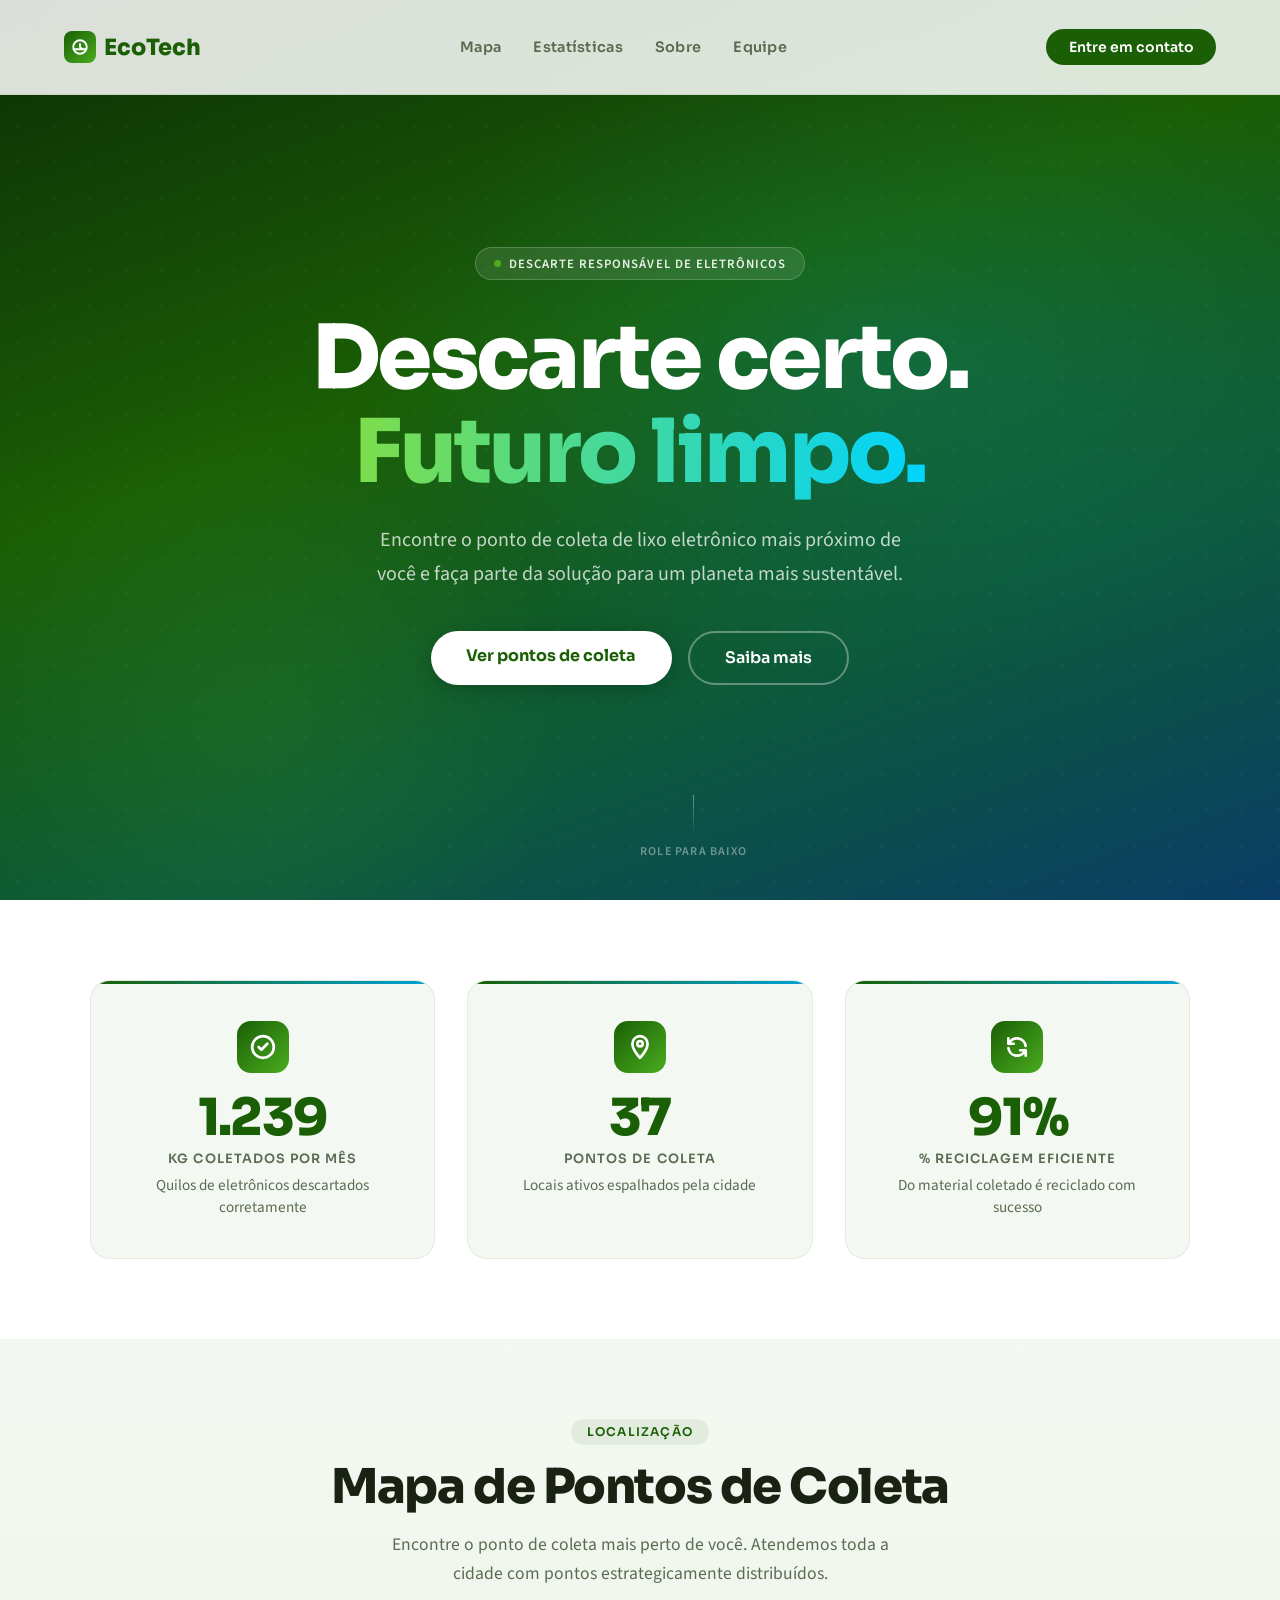
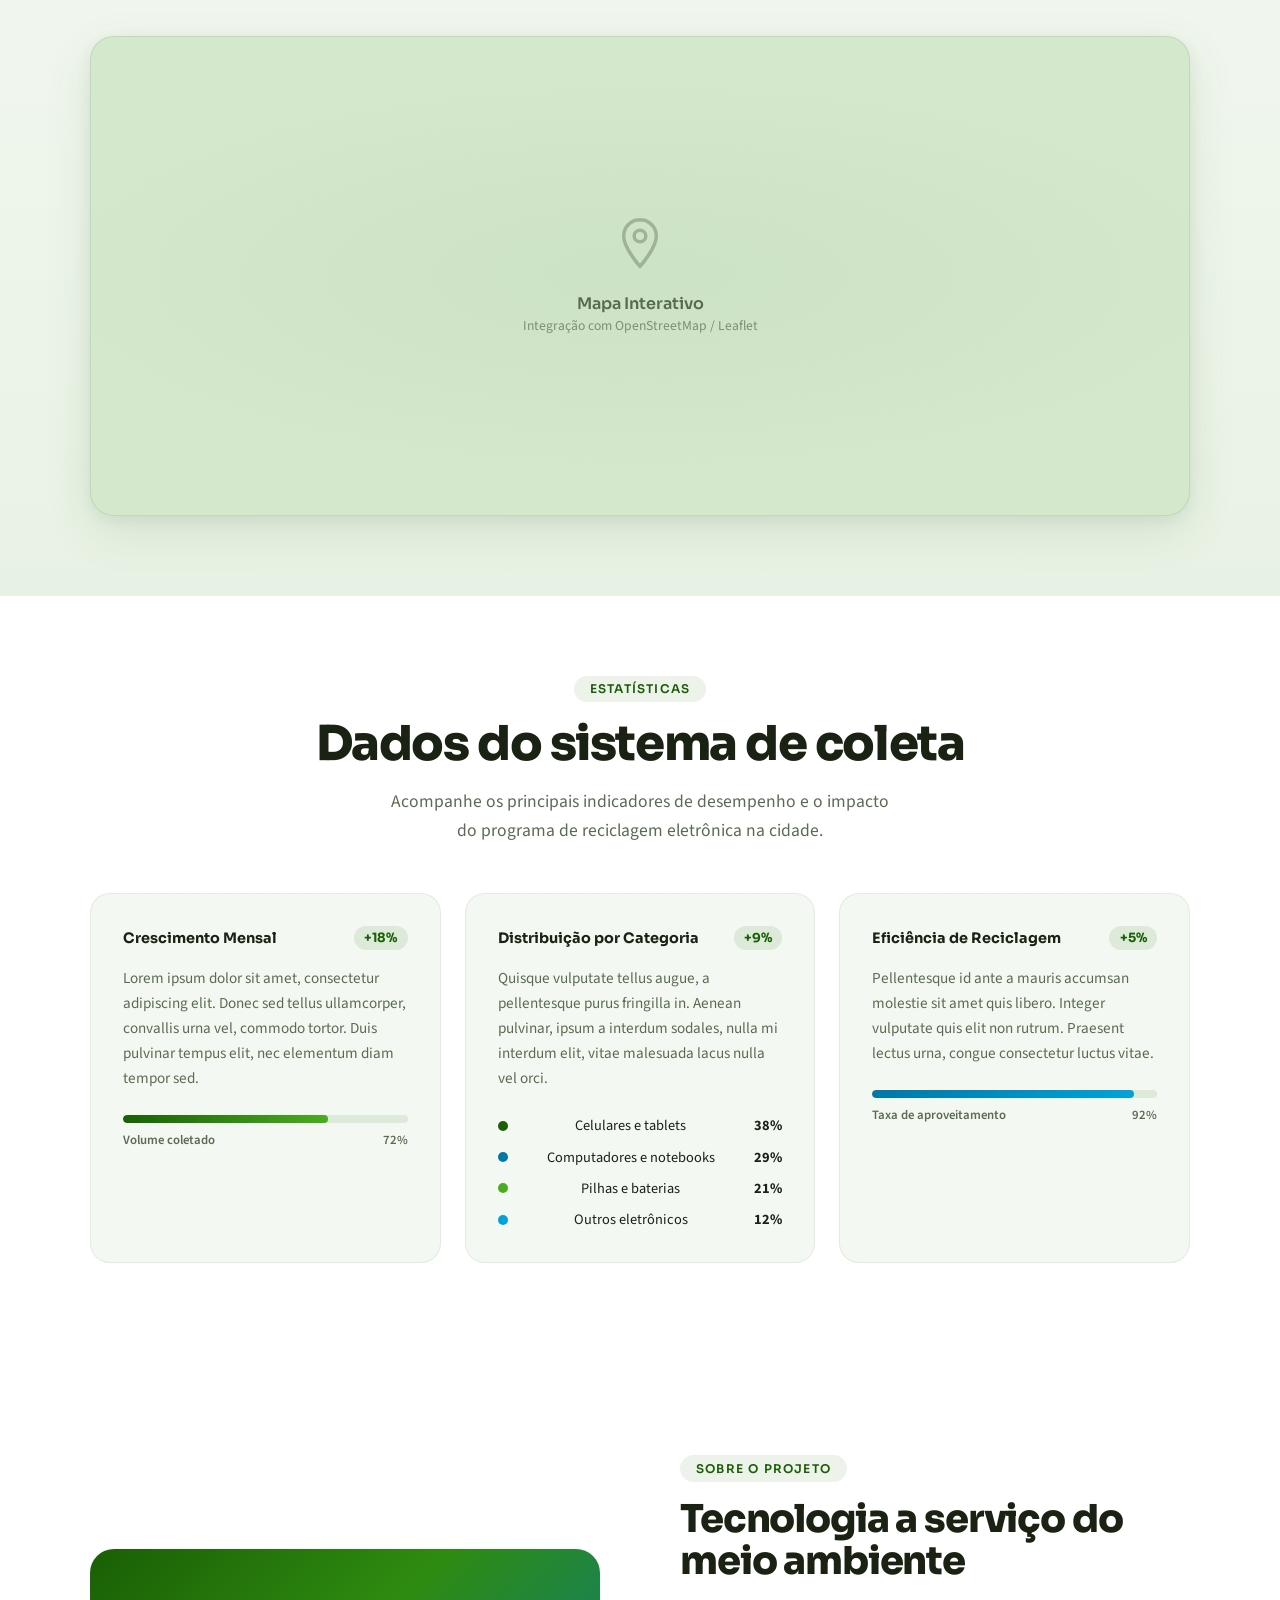
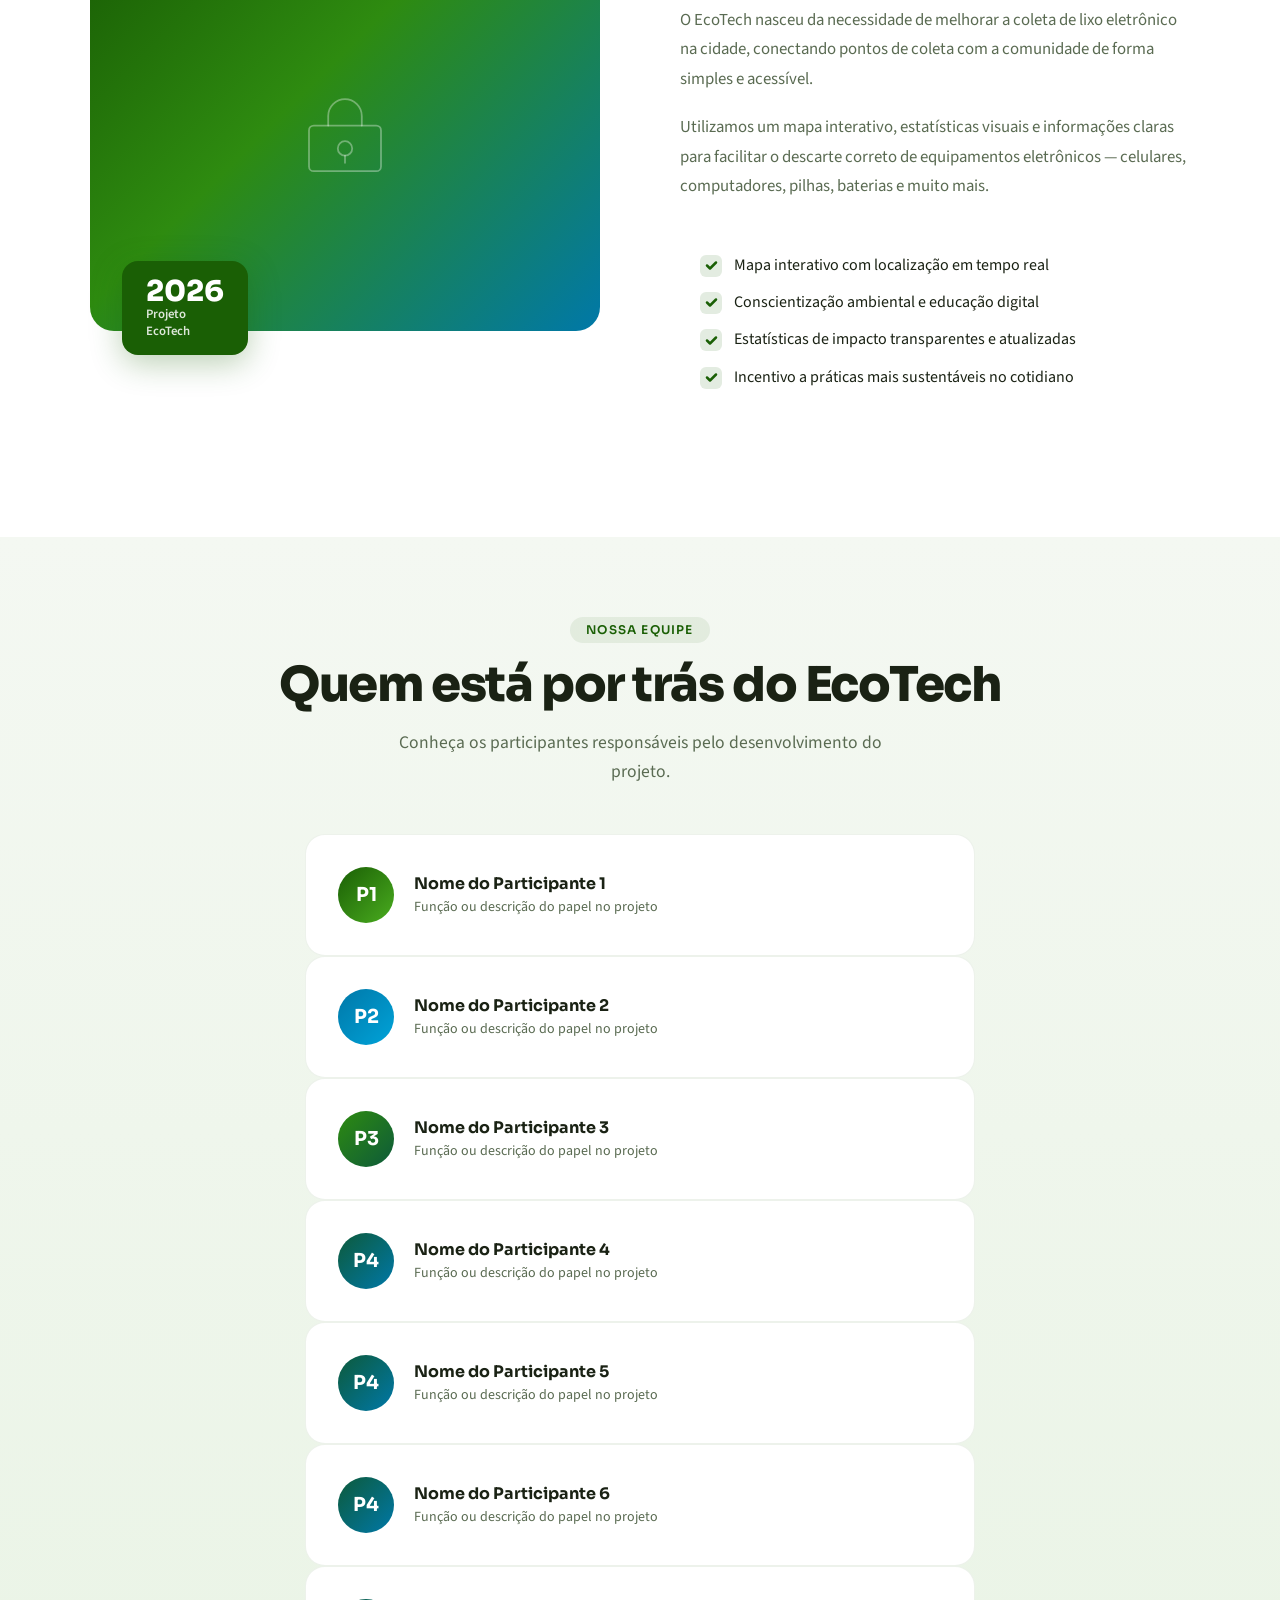
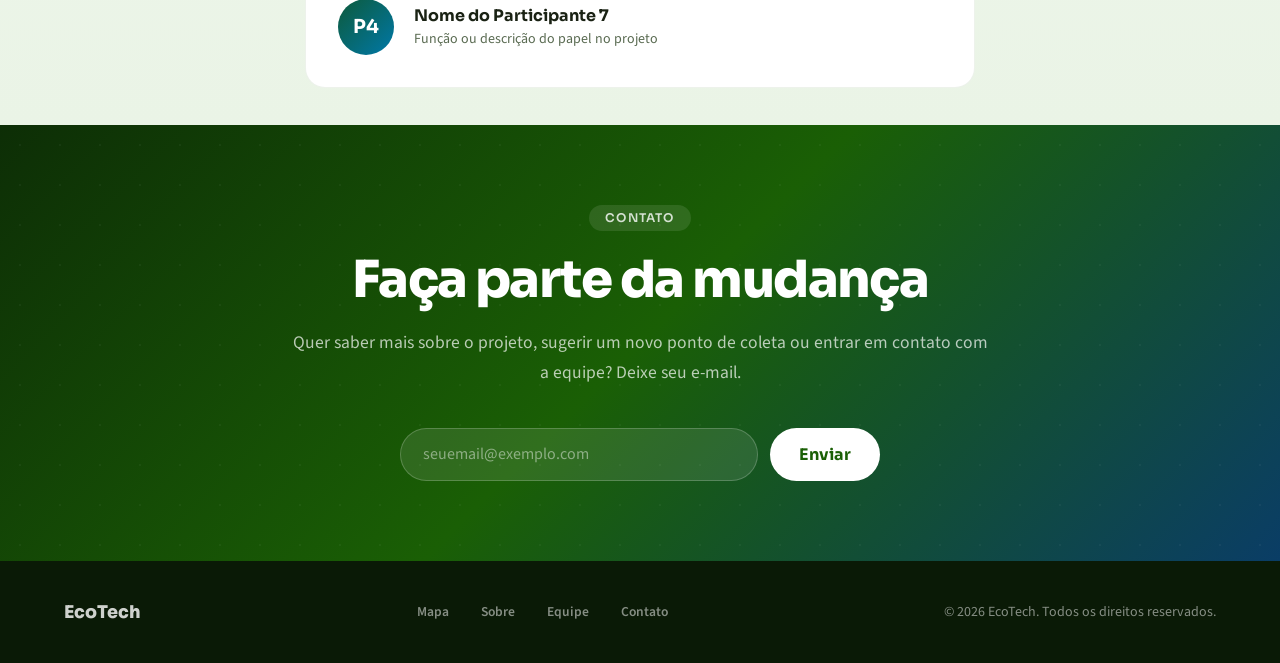
==== CZn9TXf_Wm.html @ eea89fff "teste landing page" ====
<!DOCTYPE html><html lang="pt-BR" style=""><head>
<meta charset="UTF-8">
<meta name="viewport" content="width=device-width, initial-scale=1.0">
<title>EcoTech — Pontos de Coleta de Lixo Eletrônico</title>
<link rel="preconnect" href="https://fonts.googleapis.com">
<link href="https://fonts.googleapis.com/css2?family=Sora:wght@300;400;600;700;800&amp;family=Source+Sans+3:wght@400;600&amp;display=swap" rel="stylesheet">
<style>
:root {
  --green: #1a5f05;
  --green-mid: #2e8b10;
  --green-light: #4aac1f;
  --teal: #0078a8;
  --teal-light: #00a3d9;
  --bg: #f4f8f2;
  --surface: #ffffff;
  --text: #1a2214;
  --muted: #5a6b52;
  --heading: 'Sora', sans-serif;
  --body: 'Source Sans 3', sans-serif;
}
*, *::before, *::after { box-sizing: border-box; margin: 0; padding: 0; }
html { scroll-behavior: smooth; }
body { font-family: var(--body); background: var(--bg); color: var(--text); overflow-x: hidden; }

/* NAV */
nav {
  position: fixed; top: 0; left: 0; right: 0; z-index: 100;
  display: flex; align-items: center; justify-content: space-between;
  padding: 1rem 4rem;
  background: rgba(255,255,255,0.85);
  backdrop-filter: blur(16px);
  border-bottom: 1px solid rgba(26,95,5,0.1);
  transition: box-shadow 0.3s;
}
.nav-logo {
  font-family: var(--heading); font-weight: 800; font-size: 1.4rem;
  color: var(--green);
  display: flex; align-items: center; gap: 0.5rem; text-decoration: none;
}
.nav-logo-icon {
  width: 32px; height: 32px;
  background: linear-gradient(135deg, var(--green), var(--green-light));
  border-radius: 8px;
  display: flex; align-items: center; justify-content: center;
}
.nav-logo-icon svg { width: 18px; height: 18px; }
.nav-links { display: flex; gap: 2rem; list-style: none; }
.nav-links a {
  font-family: var(--heading); font-weight: 600; font-size: 0.9rem;
  color: var(--muted); text-decoration: none; letter-spacing: 0.02em;
  transition: color 0.2s;
}
.nav-links a:hover { color: var(--green); }
.nav-cta {
  background: var(--green); color: #fff;
  padding: 0.55rem 1.4rem; border-radius: 50px;
  font-family: var(--heading); font-weight: 600; font-size: 0.875rem;
  text-decoration: none; transition: background 0.2s, transform 0.2s;
}
.nav-cta:hover { background: var(--green-mid); transform: translateY(-1px); }

/* HERO */
.hero {
  min-height: 100vh;
  display: grid; place-items: center;
  position: relative; overflow: hidden;
  padding: 8rem 4rem 6rem;
  background: linear-gradient(160deg, #0d2e06 0%, #1a5f05 40%, #0d5a3a 70%, #0a3d66 100%);
}
.hero::before {
  content: '';
  position: absolute; inset: 0;
  background: radial-gradient(ellipse 60% 50% at 70% 40%, rgba(0,168,217,0.18) 0%, transparent 70%),
              radial-gradient(ellipse 40% 60% at 20% 80%, rgba(74,172,31,0.15) 0%, transparent 60%);
}
.hero-dots {
  position: absolute; inset: 0;
  background-image: radial-gradient(circle, rgba(255,255,255,0.06) 1px, transparent 1px);
  background-size: 36px 36px;
}
.hero-content {
  position: relative; z-index: 2;
  max-width: 780px; text-align: center;
}
.hero-badge {
  display: inline-flex; align-items: center; gap: 0.5rem;
  background: rgba(255,255,255,0.1); border: 1px solid rgba(255,255,255,0.2);
  color: rgba(255,255,255,0.9); border-radius: 50px;
  padding: 0.4rem 1.1rem; font-size: 0.8rem; font-weight: 600;
  letter-spacing: 0.08em; text-transform: uppercase;
  margin-bottom: 2rem;
  animation: fadeUp 0.6s cubic-bezier(0.16,1,0.3,1) both;
}
.hero-badge-dot { width: 7px; height: 7px; border-radius: 50%; background: var(--green-light); }
.hero h1 {
  font-family: var(--heading); font-weight: 800;
  font-size: clamp(2.8rem, 7vw, 5.5rem);
  line-height: 1.06; letter-spacing: -0.03em;
  color: #fff;
  margin-bottom: 1.5rem;
  animation: fadeUp 0.7s 0.1s cubic-bezier(0.16,1,0.3,1) both;
}
.hero h1 span {
  background: linear-gradient(90deg, #7ddd4a, #00d4ff);
  -webkit-background-clip: text; -webkit-text-fill-color: transparent;
}
.hero p {
  font-size: clamp(1.05rem, 1.8vw, 1.25rem);
  color: rgba(255,255,255,0.75); line-height: 1.7;
  max-width: 560px; margin: 0 auto 2.5rem;
  animation: fadeUp 0.7s 0.2s cubic-bezier(0.16,1,0.3,1) both;
}
.hero-btns {
  display: flex; gap: 1rem; justify-content: center; flex-wrap: wrap;
  animation: fadeUp 0.7s 0.3s cubic-bezier(0.16,1,0.3,1) both;
}
.btn-primary {
  background: #fff; color: var(--green);
  padding: 0.9rem 2.2rem; border-radius: 50px;
  font-family: var(--heading); font-weight: 700; font-size: 1rem;
  text-decoration: none; transition: transform 0.2s, box-shadow 0.2s;
  box-shadow: 0 4px 20px rgba(0,0,0,0.2);
}
.btn-primary:hover { transform: translateY(-2px); box-shadow: 0 8px 32px rgba(0,0,0,0.25); }
.btn-outline {
  background: transparent; color: #fff;
  border: 2px solid rgba(255,255,255,0.35);
  padding: 0.9rem 2.2rem; border-radius: 50px;
  font-family: var(--heading); font-weight: 600; font-size: 1rem;
  text-decoration: none; transition: border-color 0.2s, background 0.2s;
}
.btn-outline:hover { border-color: rgba(255,255,255,0.7); background: rgba(255,255,255,0.08); }
.hero-scroll {
  position: absolute; bottom: 2.5rem; left: 50%; transform: translateX(-50%);
  display: flex; flex-direction: column; align-items: center; gap: 0.5rem;
  color: rgba(255,255,255,0.4); font-size: 0.75rem; font-weight: 600;
  letter-spacing: 0.1em; text-transform: uppercase;
  animation: fadeUp 0.7s 0.5s cubic-bezier(0.16,1,0.3,1) both;
}
.scroll-line {
  width: 1px; height: 40px;
  background: linear-gradient(to bottom, rgba(255,255,255,0.4), transparent);
  animation: scrollPulse 2s ease-in-out infinite;
}

/* STATS */
.stats {
  padding: 5rem 4rem;
  background: var(--surface);
}
.stats-inner {
  max-width: 1100px; margin: 0 auto;
  display: grid; grid-template-columns: repeat(3, 1fr); gap: 2rem;
}
.stat-card {
  background: var(--bg);
  border-radius: 20px;
  padding: 2.5rem 2rem;
  text-align: center;
  border: 1px solid rgba(26,95,5,0.08);
  transition: transform 0.3s, box-shadow 0.3s;
  position: relative; overflow: hidden;
}
.stat-card::before {
  content: '';
  position: absolute; top: 0; left: 0; right: 0; height: 3px;
  background: linear-gradient(90deg, var(--green), var(--teal-light));
}
.stat-card:hover { transform: translateY(-4px); box-shadow: 0 16px 48px rgba(26,95,5,0.12); }
.stat-icon {
  width: 52px; height: 52px; border-radius: 14px;
  background: linear-gradient(135deg, var(--green), var(--green-light));
  display: flex; align-items: center; justify-content: center;
  margin: 0 auto 1.2rem;
}
.stat-icon svg { width: 26px; height: 26px; }
.stat-number {
  font-family: var(--heading); font-weight: 800;
  font-size: clamp(2.5rem, 4vw, 3.5rem);
  color: var(--green); line-height: 1;
  letter-spacing: -0.03em;
}
.stat-label {
  font-family: var(--heading); font-size: 0.8rem; font-weight: 600;
  letter-spacing: 0.08em; text-transform: uppercase;
  color: var(--muted); margin-top: 0.5rem;
}
.stat-desc { font-size: 0.95rem; color: var(--muted); margin-top: 0.4rem; }

/* MAP */
.map-section {
  padding: 5rem 4rem;
  background: linear-gradient(180deg, #f4f8f2, #e8f2e4);
}
.section-header { text-align: center; margin-bottom: 3rem; }
.section-tag {
  display: inline-block;
  font-family: var(--heading); font-weight: 600; font-size: 0.75rem;
  letter-spacing: 0.1em; text-transform: uppercase;
  color: var(--green); background: rgba(26,95,5,0.08);
  padding: 0.35rem 1rem; border-radius: 50px;
  margin-bottom: 1rem;
}
.section-header h2 {
  font-family: var(--heading); font-weight: 800;
  font-size: clamp(2rem, 4vw, 3rem);
  letter-spacing: -0.03em; color: var(--text); line-height: 1.1;
}
.section-header p {
  color: var(--muted); font-size: 1.1rem; line-height: 1.65;
  max-width: 520px; margin: 1rem auto 0;
}
.map-wrapper {
  max-width: 1100px; margin: 0 auto;
  border-radius: 24px; overflow: hidden;
  box-shadow: 0 4px 16px rgba(0,0,0,0.06), 0 16px 48px rgba(26,95,5,0.1);
  border: 1px solid rgba(26,95,5,0.1);
  height: 480px;
  background: #d4e8cc;
  display: flex; align-items: center; justify-content: center;
  position: relative;
}
.map-placeholder {
  text-align: center; color: var(--muted);
}
.map-placeholder svg { width: 56px; height: 56px; margin-bottom: 1rem; opacity: 0.4; }
.map-placeholder p { font-size: 1rem; font-family: var(--heading); font-weight: 600; }
.map-placeholder span { font-size: 0.85rem; opacity: 0.7; }
/* Embedded map pins decorative */
.map-pins {
  position: absolute; inset: 0;
  background:
    radial-gradient(ellipse 80% 60% at 50% 50%, rgba(26,95,5,0.04) 0%, transparent 70%);
}

/* ABOUT */
.about {
  padding: 6rem 4rem;
  background: var(--surface);
}
.about-inner {
  max-width: 1100px; margin: 0 auto;
  display: grid; grid-template-columns: 1fr 1fr; gap: 5rem; align-items: center;
}
.about-visual {
  position: relative;
}
.about-img-wrap {
  border-radius: 24px; overflow: hidden;
  aspect-ratio: 4/3;
  background: linear-gradient(135deg, #1a5f05, #0078a8);
  display: flex; align-items: center; justify-content: center;
}
.about-img-wrap img {
  width: 100%; height: 100%; object-fit: cover;
}
.about-badge {
  position: absolute; bottom: -1.5rem; left: 2rem;
  background: var(--green);
  color: #fff; border-radius: 16px;
  padding: 1rem 1.5rem;
  box-shadow: 0 8px 32px rgba(26,95,5,0.3);
  display: flex; align-items: center; gap: 0.75rem;
}
.about-badge-num {
  font-family: var(--heading); font-weight: 800; font-size: 1.8rem;
  line-height: 1;
}
.about-badge-text { font-size: 0.8rem; line-height: 1.3; opacity: 0.85; font-weight: 600; }
.about-content { padding-top: 1rem; }
.about-content h2 {
  font-family: var(--heading); font-weight: 800;
  font-size: clamp(1.8rem, 3vw, 2.6rem);
  letter-spacing: -0.03em; line-height: 1.1;
  color: var(--text); margin-bottom: 1.5rem;
}
.about-content p {
  color: var(--muted); font-size: 1.05rem; line-height: 1.75;
  margin-bottom: 1.2rem; max-width: 520px;
}
.about-points { list-style: none; margin: 2rem 0; display: flex; flex-direction: column; gap: 0.9rem; }
.about-points li {
  display: flex; align-items: flex-start; gap: 0.75rem;
  font-size: 1rem; color: var(--text);
}
.point-check {
  flex-shrink: 0; width: 22px; height: 22px; border-radius: 6px;
  background: rgba(26,95,5,0.12);
  display: flex; align-items: center; justify-content: center;
  margin-top: 1px;
}
.point-check svg { width: 13px; height: 13px; }

/* TEAM */
.team {
  padding: 5rem 4rem 6rem;
  background: linear-gradient(180deg, #f4f8f2, #eaf4e6);
}
.team-grid {
  max-width: 900px; margin: 3rem auto 0;
  display: grid; grid-template-columns: repeat(2, 1fr); gap: 1.5rem;
}
.team-card {
  background: var(--surface); border-radius: 20px;
  padding: 2rem; display: flex; align-items: center; gap: 1.25rem;
  border: 1px solid rgba(26,95,5,0.08);
  transition: transform 0.25s, box-shadow 0.25s;
}
.team-card:hover { transform: translateY(-3px); box-shadow: 0 12px 36px rgba(26,95,5,0.1); }
.team-avatar {
  width: 56px; height: 56px; border-radius: 50%; flex-shrink: 0;
  display: flex; align-items: center; justify-content: center;
  font-family: var(--heading); font-weight: 700; font-size: 1.2rem; color: #fff;
}
.av1 { background: linear-gradient(135deg, #1a5f05, #4aac1f); }
.av2 { background: linear-gradient(135deg, #0078a8, #00a3d9); }
.av3 { background: linear-gradient(135deg, #2e8b10, #0d5a3a); }
.av4 { background: linear-gradient(135deg, #0d5a3a, #0078a8); }
.team-name { font-family: var(--heading); font-weight: 700; font-size: 1rem; color: var(--text); }
.team-role { font-size: 0.875rem; color: var(--muted); margin-top: 0.2rem; }

/* CONTACT */
.contact {
  padding: 5rem 4rem;
  background: linear-gradient(135deg, #0d2e06, #1a5f05 50%, #0a3d66);
  position: relative; overflow: hidden;
}
.contact::before {
  content: '';
  position: absolute; inset: 0;
  background-image: radial-gradient(circle, rgba(255,255,255,0.04) 1px, transparent 1px);
  background-size: 40px 40px;
}
.contact-inner {
  max-width: 700px; margin: 0 auto; text-align: center; position: relative; z-index: 2;
}
.contact h2 {
  font-family: var(--heading); font-weight: 800;
  font-size: clamp(2rem, 4vw, 3.2rem);
  letter-spacing: -0.03em; color: #fff;
  margin-bottom: 1rem;
}
.contact p { color: rgba(255,255,255,0.7); font-size: 1.1rem; line-height: 1.7; margin-bottom: 2.5rem; }
.contact-form {
  display: flex; gap: 0.75rem; max-width: 480px; margin: 0 auto;
}
.contact-form input {
  flex: 1; padding: 0.9rem 1.4rem; border-radius: 50px;
  background: rgba(255,255,255,0.1); border: 1.5px solid rgba(255,255,255,0.2);
  color: #fff; font-family: var(--body); font-size: 1rem;
  outline: none; transition: border-color 0.2s;
}
.contact-form input::placeholder { color: rgba(255,255,255,0.45); }
.contact-form input:focus { border-color: rgba(255,255,255,0.5); }
.contact-form label { position: absolute; opacity: 0; pointer-events: none; }
.contact-form button {
  background: #fff; color: var(--green);
  border: none; cursor: pointer;
  padding: 0.9rem 1.8rem; border-radius: 50px;
  font-family: var(--heading); font-weight: 700; font-size: 1rem;
  transition: transform 0.2s, box-shadow 0.2s; white-space: nowrap;
}
.contact-form button:hover { transform: translateY(-2px); box-shadow: 0 8px 24px rgba(0,0,0,0.2); }

/* FOOTER */
footer {
  background: #0a1a06; color: rgba(255,255,255,0.5);
  padding: 2.5rem 4rem;
  display: flex; align-items: center; justify-content: space-between;
  font-size: 0.875rem;
}
.footer-logo {
  font-family: var(--heading); font-weight: 800;
  font-size: 1.1rem; color: rgba(255,255,255,0.8);
}
.footer-links { display: flex; gap: 2rem; }
.footer-links a {
  color: rgba(255,255,255,0.5); text-decoration: none;
  transition: color 0.2s; font-weight: 600; font-size: 0.85rem;
}
.footer-links a:hover { color: rgba(255,255,255,0.9); }

/* ANIMATIONS */
@keyframes fadeUp {
  from { opacity: 0; transform: translateY(28px); }
  to { opacity: 1; transform: translateY(0); }
}
@keyframes scrollPulse {
  0%, 100% { opacity: 0.4; transform: scaleY(1); }
  50% { opacity: 1; transform: scaleY(1.15); }
}
.reveal {
  opacity: 0; transform: translateY(32px);
  transition: opacity 0.7s cubic-bezier(0.16,1,0.3,1), transform 0.7s cubic-bezier(0.16,1,0.3,1);
}
.reveal.visible { opacity: 1; transform: none; }
.reveal-delay-1 { transition-delay: 0.1s; }
.reveal-delay-2 { transition-delay: 0.2s; }
.reveal-delay-3 { transition-delay: 0.3s; }

/* RESPONSIVE */
@media (max-width: 768px) {
  nav { padding: 1rem 1.5rem; }
  .nav-links { display: none; }
  .hero { padding: 7rem 1.5rem 5rem; }
  .stats { padding: 3rem 1.5rem; }
  .stats-inner { grid-template-columns: 1fr; }
  .map-section, .about, .team, .contact { padding: 4rem 1.5rem; }
  .about-inner { grid-template-columns: 1fr; gap: 3rem; }
  .about-badge { position: static; margin-top: 1.5rem; display: inline-flex; }
  .team-grid { grid-template-columns: 1fr; }
  .contact-form { flex-direction: column; }
  footer { flex-direction: column; gap: 1.5rem; text-align: center; }
  .footer-links { flex-wrap: wrap; justify-content: center; gap: 1rem; }
}

@media (prefers-reduced-motion: reduce) {
  *, *::before, *::after { animation: none !important; transition: none !important; }
}
</style>
<style>@media (max-width: 390px) { .hp-hide-mobile { display: none !important; } }
@media (min-width: 391px) and (max-width: 768px) { .hp-hide-tablet { display: none !important; } }
@media (min-width: 769px) { .hp-hide-desktop { display: none !important; } }
.estat {
  padding: 5rem 4rem;
  background: var(--surface);
}
.estat-grid {
  max-width: 1100px; margin: 3rem auto 0;
  display: grid; grid-template-columns: repeat(3,1fr); gap: 1.5rem;
}
.estat-card {
  background: var(--bg); border-radius: 20px; padding: 2rem;
  border: 1px solid rgba(26,95,5,0.08);
  transition: transform 0.3s, box-shadow 0.3s;
}
.estat-card:hover { transform: translateY(-4px); box-shadow: 0 16px 48px rgba(26,95,5,0.1); }
.estat-card-header {
  display: flex; justify-content: space-between; align-items: center; margin-bottom: 1rem;
}
.estat-label {
  font-family: var(--heading); font-weight: 700; font-size: 0.9rem; color: var(--text);
}
.estat-trend {
  font-family: var(--heading); font-weight: 700; font-size: 0.8rem;
  padding: 0.25rem 0.65rem; border-radius: 50px;
}
.estat-trend.up { background: rgba(26,95,5,0.1); color: var(--green); }
.estat-text { font-size: 0.95rem; color: var(--muted); line-height: 1.65; margin-bottom: 1.5rem; }
.estat-bar-wrap {
  height: 8px; background: rgba(26,95,5,0.1); border-radius: 50px; overflow: hidden; margin-bottom: 0.5rem;
}
.estat-bar {
  height: 100%; background: linear-gradient(90deg, var(--green), var(--green-light));
  border-radius: 50px;
}
.estat-bar-label {
  display: flex; justify-content: space-between;
  font-size: 0.8rem; color: var(--muted); font-weight: 600;
}
.estat-categories { display: flex; flex-direction: column; gap: 0.65rem; }
.estat-cat {
  display: flex; align-items: center; gap: 0.6rem;
  font-size: 0.9rem; color: var(--text); justify-content: space-between;
}
.estat-cat-dot { width: 10px; height: 10px; border-radius: 50%; flex-shrink: 0; }
@media (max-width: 768px) {
  .estat { padding: 4rem 1.5rem; }
  .estat-grid { grid-template-columns: 1fr; }
}</style><style id="htmlpub-breakpoint-visibility">@media (max-width: 390px) { .hp-hide-mobile { display: none !important; } }
@media (min-width: 391px) and (max-width: 768px) { .hp-hide-tablet { display: none !important; } }
@media (min-width: 769px) { .hp-hide-desktop { display: none !important; } }</style><style>#htmlpub-link-input::placeholder{color:rgba(255,255,255,0.65);}ul,ol{padding:20px;}</style></head>
<body style="">

<nav style="">
  <a href="#" class="nav-logo">
    <span class="nav-logo-icon">
      <svg viewBox="0 0 24 24" fill="none" stroke="#fff" stroke-width="2.5" stroke-linecap="round" stroke-linejoin="round">
        <path d="M3 12a9 9 0 1 0 18 0 9 9 0 0 0-18 0"></path>
        <path d="M12 8v4l3 3"></path>
        <path d="M3.6 15h16.8"></path>
      </svg>
    </span>
    EcoTech
  </a>
  <ul class="nav-links">
  <li><a href="#mapa">Mapa</a></li>
  <li><a href="#estatisticas">Estatísticas</a></li>
  <li><a href="#sobre">Sobre</a></li>
  <li><a href="#equipe">Equipe</a></li>
</ul>
  <a href="#contato" class="nav-cta">Entre em contato</a>
</nav>

<!-- HERO -->
<section class="hero">
  <div class="hero-dots" style=""></div>
  <div class="hero-content" style="">
    <div class="hero-badge" style="">
      <span class="hero-badge-dot"></span>
      Descarte responsável de eletrônicos
    </div>
    <h1 style="">Descarte certo.<br><span style="">Futuro limpo.</span></h1>
    <p style="">Encontre o ponto de coleta de lixo eletrônico mais próximo de você e faça parte da solução para um planeta mais sustentável.</p>
    <div class="hero-btns" style="">
      <a href="#mapa" class="btn-primary" style="">Ver pontos de coleta</a>
      <a href="#sobre" class="btn-outline" style="">Saiba mais</a>
    </div>
  </div>
  <div class="hero-scroll" style="">
    <div class="scroll-line"></div>
    Role para baixo
  </div>
</section>

<!-- STATS -->
<section class="stats" style="">
  <div class="stats-inner" style="">
    <div class="stat-card reveal visible">
      <div class="stat-icon">
        <svg viewBox="0 0 24 24" fill="none" stroke="#fff" stroke-width="2.5" stroke-linecap="round" stroke-linejoin="round">
          <path d="M12 2C6.48 2 2 6.48 2 12s4.48 10 10 10 10-4.48 10-10S17.52 2 12 2z"></path>
          <path d="M8 12l2.5 2.5L16 9"></path>
        </svg>
      </div>
      <div class="stat-number" data-target="1240">1.240</div>
      <div class="stat-label">KG coletados por mês</div>
      <div class="stat-desc">Quilos de eletrônicos descartados corretamente</div>
    </div>
    <div class="stat-card reveal reveal-delay-1 visible" style="">
      <div class="stat-icon">
        <svg viewBox="0 0 24 24" fill="none" stroke="#fff" stroke-width="2.5" stroke-linecap="round" stroke-linejoin="round">
          <path d="M12 2C8.13 2 5 5.13 5 9c0 5.25 7 13 7 13s7-7.75 7-13c0-3.87-3.13-7-7-7z"></path>
          <circle cx="12" cy="9" r="2.5"></circle>
        </svg>
      </div>
      <div class="stat-number" data-target="38" style="">38</div>
      <div class="stat-label" style="">Pontos de coleta</div>
      <div class="stat-desc" style="">Locais ativos espalhados pela cidade</div>
    </div>
    <div class="stat-card reveal reveal-delay-2 visible" style="">
      <div class="stat-icon">
        <svg viewBox="0 0 24 24" fill="none" stroke="#fff" stroke-width="2.5" stroke-linecap="round" stroke-linejoin="round">
          <path d="M4 4v5h.582m15.356 2A8.001 8.001 0 004.582 9m0 0H9m11 11v-5h-.581m0 0a8.003 8.003 0 01-15.357-2m15.357 2H15"></path>
        </svg>
      </div>
      <div class="stat-number" data-target="92" style="">92%</div>
      <div class="stat-label">% reciclagem eficiente</div>
      <div class="stat-desc" style="">Do material coletado é reciclado com sucesso</div>
    </div>
  </div>
</section>

<!-- MAP -->
<section class="map-section" id="mapa" style="">
  <div class="section-header reveal visible" style="">
    <span class="section-tag">Localização</span>
    <h2 style="">Mapa de Pontos de Coleta</h2>
    <p style="">Encontre o ponto de coleta mais perto de você. Atendemos toda a cidade com pontos estrategicamente distribuídos.</p>
  </div>
  <div class="map-wrapper reveal visible">
    <div class="map-pins" style=""></div>
    <div class="map-placeholder">
      <svg viewBox="0 0 24 24" fill="none" stroke="currentColor" stroke-width="1.5" stroke-linecap="round" stroke-linejoin="round">
        <path d="M12 2C8.13 2 5 5.13 5 9c0 5.25 7 13 7 13s7-7.75 7-13c0-3.87-3.13-7-7-7z"></path>
        <circle cx="12" cy="9" r="2.5"></circle>
      </svg>
      <p>Mapa Interativo</p>
      <span>Integração com OpenStreetMap / Leaflet</span>
    </div>
  </div>
</section>
<section class="estat" id="estatisticas" style="">
  <div class="section-header reveal visible" style="">
    <span class="section-tag">Estatísticas</span>
    <h2 style="">Dados do sistema de coleta</h2>
    <p>Acompanhe os principais indicadores de desempenho e o impacto do programa de reciclagem eletrônica na cidade.</p>
  </div>
  <div class="estat-grid">
    <div class="estat-card reveal visible" style="">
      <div class="estat-card-header">
        <span class="estat-label">Crescimento Mensal</span>
        <span class="estat-trend up">+18%</span>
      </div>
      <p class="estat-text">Lorem ipsum dolor sit amet, consectetur adipiscing elit. Donec sed tellus ullamcorper, convallis urna vel, commodo tortor. Duis pulvinar tempus elit, nec elementum diam tempor sed.</p>
      <div class="estat-bar-wrap"><div class="estat-bar" style="width:72%"></div></div>
      <div class="estat-bar-label"><span>Volume coletado</span><span>72%</span></div>
    </div>
    <div class="estat-card reveal reveal-delay-1 visible">
      <div class="estat-card-header">
        <span class="estat-label">Distribuição por Categoria</span>
        <span class="estat-trend up">+9%</span>
      </div>
      <p class="estat-text">Quisque vulputate tellus augue, a pellentesque purus fringilla in. Aenean pulvinar, ipsum a interdum sodales, nulla mi interdum elit, vitae malesuada lacus nulla vel orci.</p>
      <div class="estat-categories">
        <div class="estat-cat"><span class="estat-cat-dot" style="background:#1a5f05"></span>Celulares e tablets <strong>38%</strong></div>
        <div class="estat-cat"><span class="estat-cat-dot" style="background:#0078a8"></span>Computadores e notebooks <strong>29%</strong></div>
        <div class="estat-cat"><span class="estat-cat-dot" style="background:#4aac1f"></span>Pilhas e baterias <strong>21%</strong></div>
        <div class="estat-cat"><span class="estat-cat-dot" style="background:#00a3d9"></span>Outros eletrônicos <strong>12%</strong></div>
      </div>
    </div>
    <div class="estat-card reveal reveal-delay-2 visible" style="">
      <div class="estat-card-header">
        <span class="estat-label">Eficiência de Reciclagem</span>
        <span class="estat-trend up" style="">+5%</span>
      </div>
      <p class="estat-text" style="">Pellentesque id ante a mauris accumsan molestie sit amet quis libero. Integer vulputate quis elit non rutrum. Praesent lectus urna, congue consectetur luctus vitae.</p>
      <div class="estat-bar-wrap"><div class="estat-bar" style="width:92%;background:linear-gradient(90deg,#0078a8,#00a3d9)"></div></div>
      <div class="estat-bar-label" style=""><span>Taxa de aproveitamento</span><span>92%</span></div>
    </div>
  </div>
</section>


<!-- ABOUT -->
<section class="about" id="sobre" style="">
  <div class="about-inner" style="">
    <div class="about-visual reveal visible">
      <div class="about-img-wrap">
  <div style="width: 100%; height: 100%; min-height: 300px; background: linear-gradient(135deg, rgb(26, 95, 5) 0%, rgb(46, 139, 16) 40%, rgb(0, 120, 168) 100%); display: flex; align-items: center; justify-content: center;">
    <svg viewBox="0 0 80 80" width="96" height="96" fill="none" stroke="rgba(255,255,255,0.35)" stroke-width="1.5" stroke-linecap="round" stroke-linejoin="round" style="">
      <rect x="10" y="28" width="60" height="38" rx="4"></rect>
      <path d="M26 28v-8a14 14 0 0 1 28 0v8"></path>
      <circle cx="40" cy="47" r="6"></circle>
      <path d="M40 53v6"></path>
    </svg>
  </div>
</div>
      <div class="about-badge">
        <div>
          <div class="about-badge-num">2026</div>
          <div class="about-badge-text">Projeto<br>EcoTech</div>
        </div>
      </div>
    </div>
    <div class="about-content reveal reveal-delay-1 visible" style="">
      <span class="section-tag">Sobre o Projeto</span>
      <h2 style="">Tecnologia a serviço do meio ambiente</h2>
      <p style="">O EcoTech nasceu da necessidade de melhorar a coleta de lixo eletrônico na cidade, conectando pontos de coleta com a comunidade de forma simples e acessível.</p>
      <p style="">Utilizamos um mapa interativo, estatísticas visuais e informações claras para facilitar o descarte correto de equipamentos eletrônicos — celulares, computadores, pilhas, baterias e muito mais.</p>
      <ul class="about-points" style="">
        <li style="">
          <span class="point-check">
            <svg viewBox="0 0 13 13" fill="none" stroke="#1a5f05" stroke-width="2.5" stroke-linecap="round" stroke-linejoin="round">
              <path d="M2 6.5l3 3 6-6"></path>
            </svg>
          </span>
          Mapa interativo com localização em tempo real
        </li>
        <li style="">
          <span class="point-check">
            <svg viewBox="0 0 13 13" fill="none" stroke="#1a5f05" stroke-width="2.5" stroke-linecap="round" stroke-linejoin="round">
              <path d="M2 6.5l3 3 6-6"></path>
            </svg>
          </span>
          Conscientização ambiental e educação digital
        </li>
        <li style="">
          <span class="point-check">
            <svg viewBox="0 0 13 13" fill="none" stroke="#1a5f05" stroke-width="2.5" stroke-linecap="round" stroke-linejoin="round">
              <path d="M2 6.5l3 3 6-6"></path>
            </svg>
          </span>
          Estatísticas de impacto transparentes e atualizadas
        </li>
        <li style="">
          <span class="point-check">
            <svg viewBox="0 0 13 13" fill="none" stroke="#1a5f05" stroke-width="2.5" stroke-linecap="round" stroke-linejoin="round">
              <path d="M2 6.5l3 3 6-6"></path>
            </svg>
          </span>
          Incentivo a práticas mais sustentáveis no cotidiano
        </li>
      </ul>
    </div>
  </div>
</section>

<!-- TEAM -->
<section class="team" id="equipe" style="height: 1188px;">
  <div class="section-header reveal visible" style="">
    <span class="section-tag">Nossa Equipe</span>
    <h2 style="">Quem está por trás do EcoTech</h2>
    <p style="">Conheça os participantes responsáveis pelo desenvolvimento do projeto.</p>
  </div>
  <div class="team-grid" style="width: 670px; max-width: 1000px; height: 873px; display: block;">
    <div class="team-card reveal visible" style="">
      <div class="team-avatar av1">P1</div>
      <div style="">
        <div class="team-name" style="">Nome do Participante 1</div>
        <div class="team-role" style="">Função ou descrição do papel no projeto</div>
      </div>
    </div>
    <div class="team-card reveal reveal-delay-1 visible" style="">
      <div class="team-avatar av2">P2</div>
      <div>
        <div class="team-name" style="">Nome do Participante 2</div>
        <div class="team-role" style="">Função ou descrição do papel no projeto</div>
      </div>
    </div>
    <div class="team-card reveal reveal-delay-2 visible" style="">
      <div class="team-avatar av3" style="">P3</div>
      <div style="">
        <div class="team-name" style="">Nome do Participante 3</div>
        <div class="team-role" style="">Função ou descrição do papel no projeto</div>
      </div>
    </div>
    <div class="team-card reveal reveal-delay-3 visible" style="">
      <div class="team-avatar av4" style="">P4</div>
      <div style="">
        <div class="team-name" style="">Nome do Participante 4</div>
        <div class="team-role" style="">Função ou descrição do papel no projeto</div>
      </div>
    </div><div class="team-card reveal reveal-delay-3 visible" style="" data-htmlpub-settled="1">
      <div class="team-avatar av4">P4</div>
      <div style="">
        <div class="team-name" style="">Nome do Participante 5</div>
        <div class="team-role" style="">Função ou descrição do papel no projeto</div>
      </div>
    </div><div class="team-card reveal reveal-delay-3 visible" style="" data-htmlpub-settled="1">
      <div class="team-avatar av4" style="">P4</div>
      <div style="">
        <div class="team-name" style="">Nome do Participante 6</div>
        <div class="team-role" style="">Função ou descrição do papel no projeto</div>
      </div>
    </div><div class="team-card reveal reveal-delay-3 visible" style="" data-htmlpub-settled="1">
      <div class="team-avatar av4" style="">P4</div>
      <div style="">
        <div class="team-name" style="">Nome do Participante 7</div>
        <div class="team-role" style="">Função ou descrição do papel no projeto</div>
      </div>
    </div>
  </div>
</section>

<!-- CONTACT -->
<section class="contact" id="contato" style="">
  <div class="contact-inner" style="">
    <span class="section-tag" style="background:rgba(255,255,255,0.1);color:rgba(255,255,255,0.8);">Contato</span>
    <h2 style="">Faça parte da mudança</h2>
    <p style="">Quer saber mais sobre o projeto, sugerir um novo ponto de coleta ou entrar em contato com a equipe? Deixe seu e-mail.</p>
    <form class="contact-form" name="contato-ecotech" data-success-message="Obrigado! Entraremos em contato em breve.">
      <label for="contact-email">Seu e-mail</label>
      <input type="email" id="contact-email" name="email" placeholder="seuemail@exemplo.com" required="">
      <button type="submit">Enviar</button>
    </form>
  </div>
</section>

<!-- FOOTER -->
<footer style="">
  <div class="footer-logo">EcoTech</div>
  <div class="footer-links">
    <a href="#mapa">Mapa</a>
    <a href="#sobre">Sobre</a>
    <a href="#equipe">Equipe</a>
    <a href="#contato" style="">Contato</a>
  </div>
  <div style="">© 2026 EcoTech. Todos os direitos reservados.</div>
</footer>

<script>
const observer = new IntersectionObserver((entries) => {
  entries.forEach(e => { if (e.isIntersecting) { e.target.classList.add('visible'); observer.unobserve(e.target); } });
}, { threshold: 0.15 });
document.querySelectorAll('.reveal').forEach(el => observer.observe(el));

const counters = document.querySelectorAll('[data-target]');
const countObserver = new IntersectionObserver((entries) => {
  entries.forEach(entry => {
    if (!entry.isIntersecting) return;
    const el = entry.target;
    const target = parseInt(el.dataset.target);
    const suffix = target === 92 ? '%' : '';
    let start = 0;
    const duration = 1800;
    const step = (timestamp) => {
      if (!start) start = timestamp;
      const progress = Math.min((timestamp - start) / duration, 1);
      const eased = 1 - Math.pow(1 - progress, 3);
      el.textContent = Math.floor(eased * target).toLocaleString('pt-BR') + suffix;
      if (progress < 1) requestAnimationFrame(step);
    };
    requestAnimationFrame(step);
    countObserver.unobserve(el);
  });
}, { threshold: 0.5 });
counters.forEach(c => countObserver.observe(c));
</script>


</body></html>
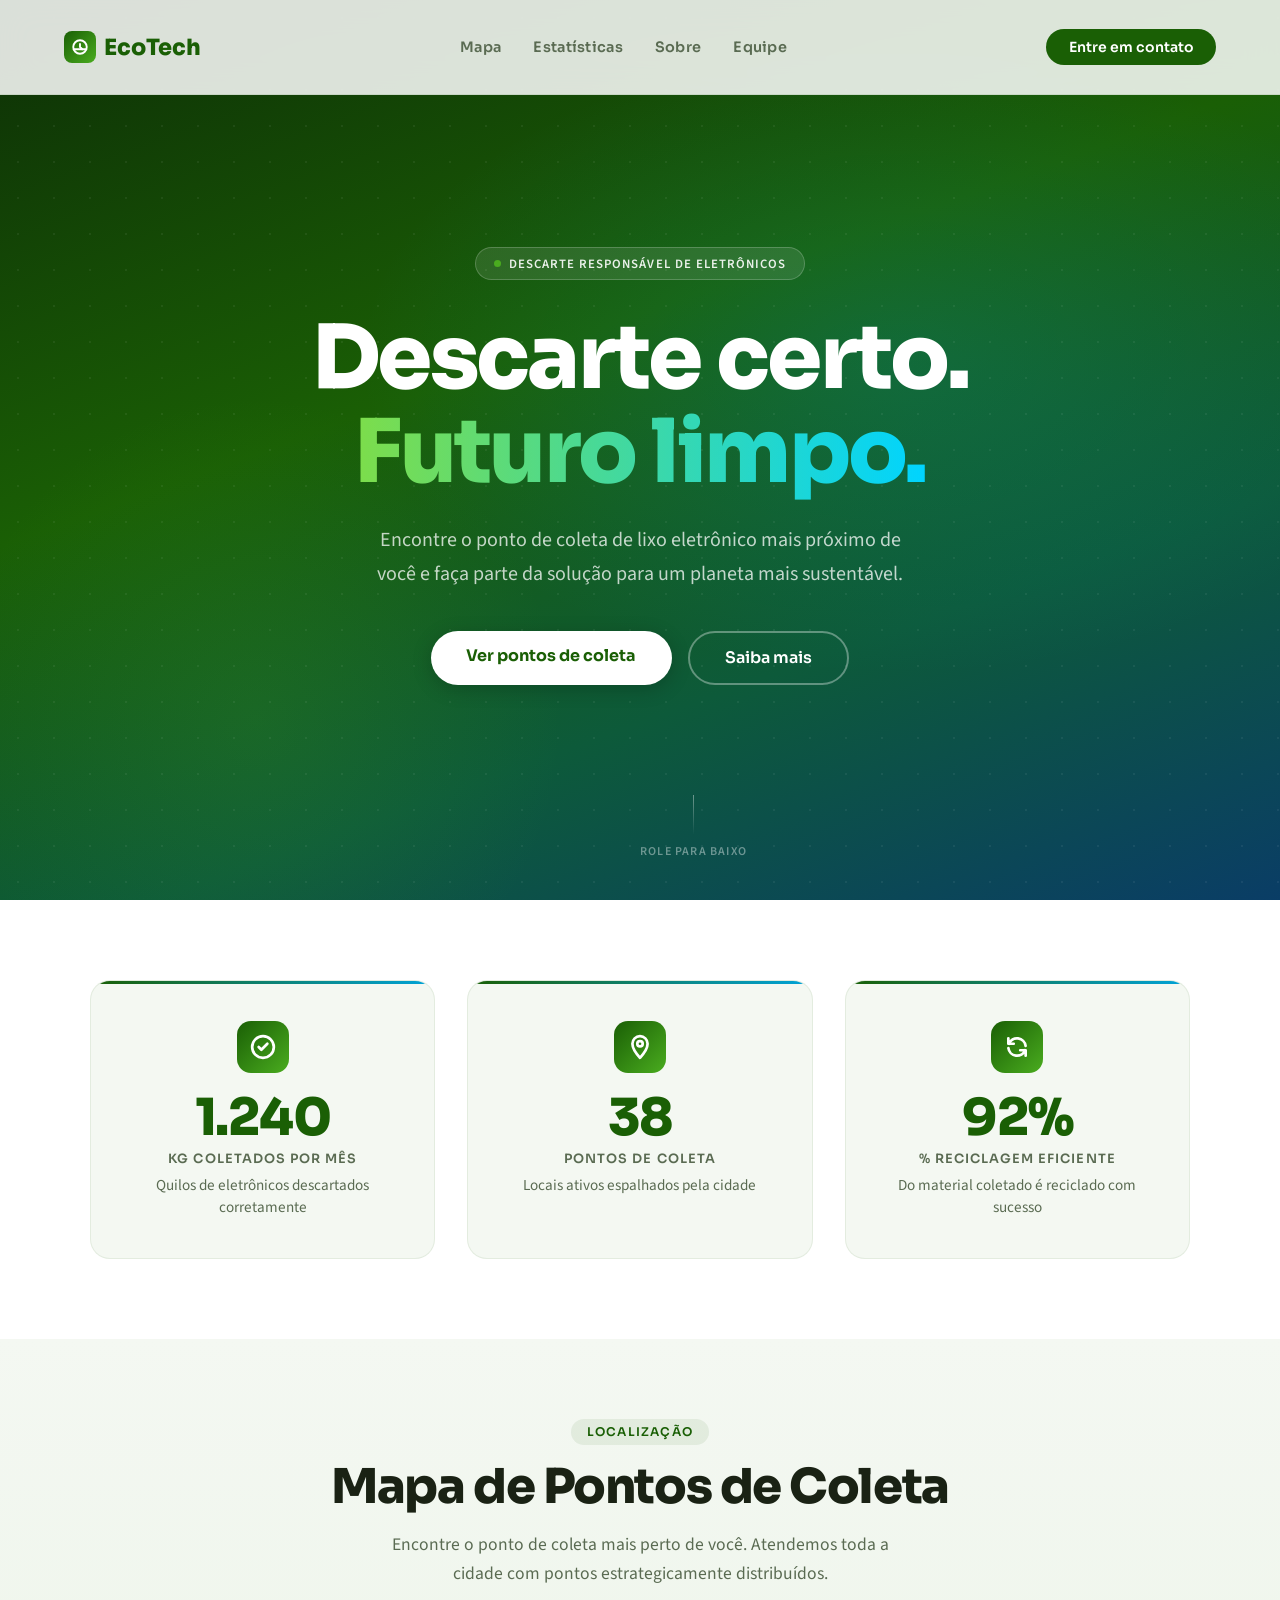
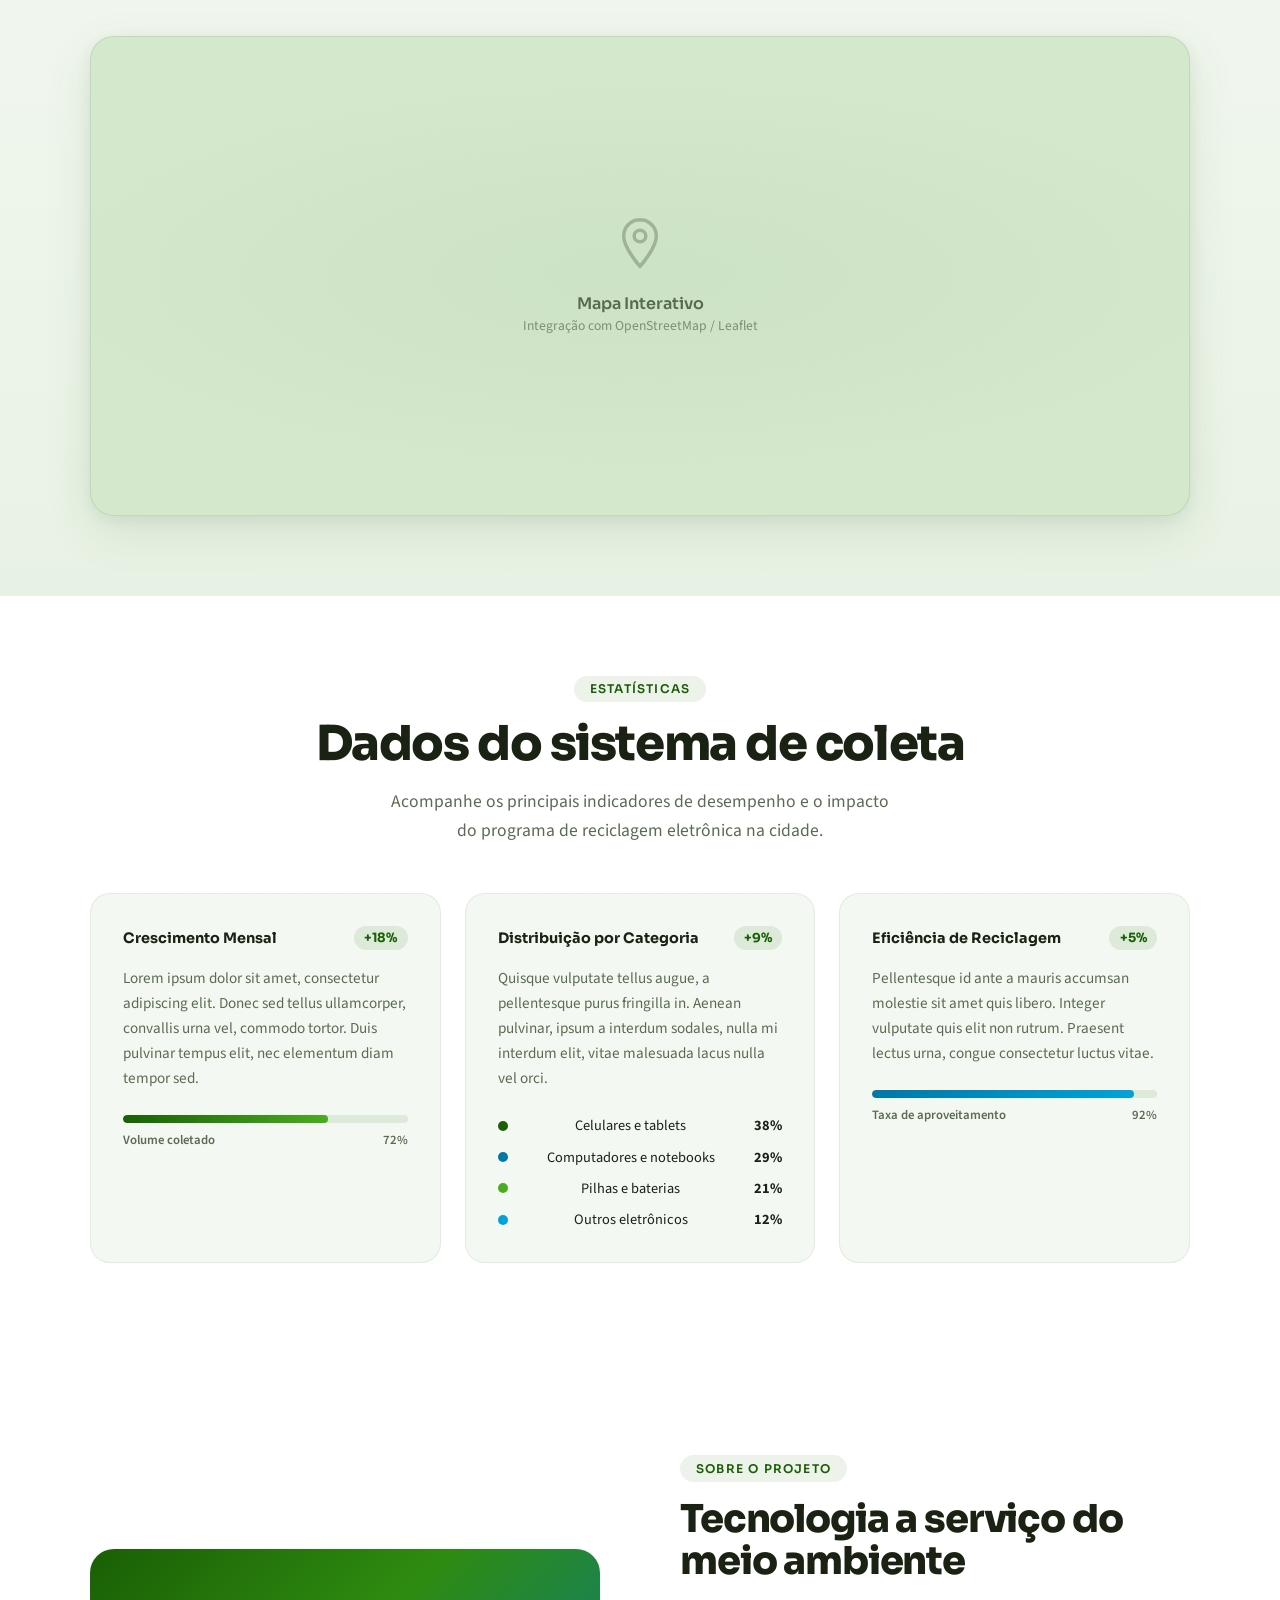
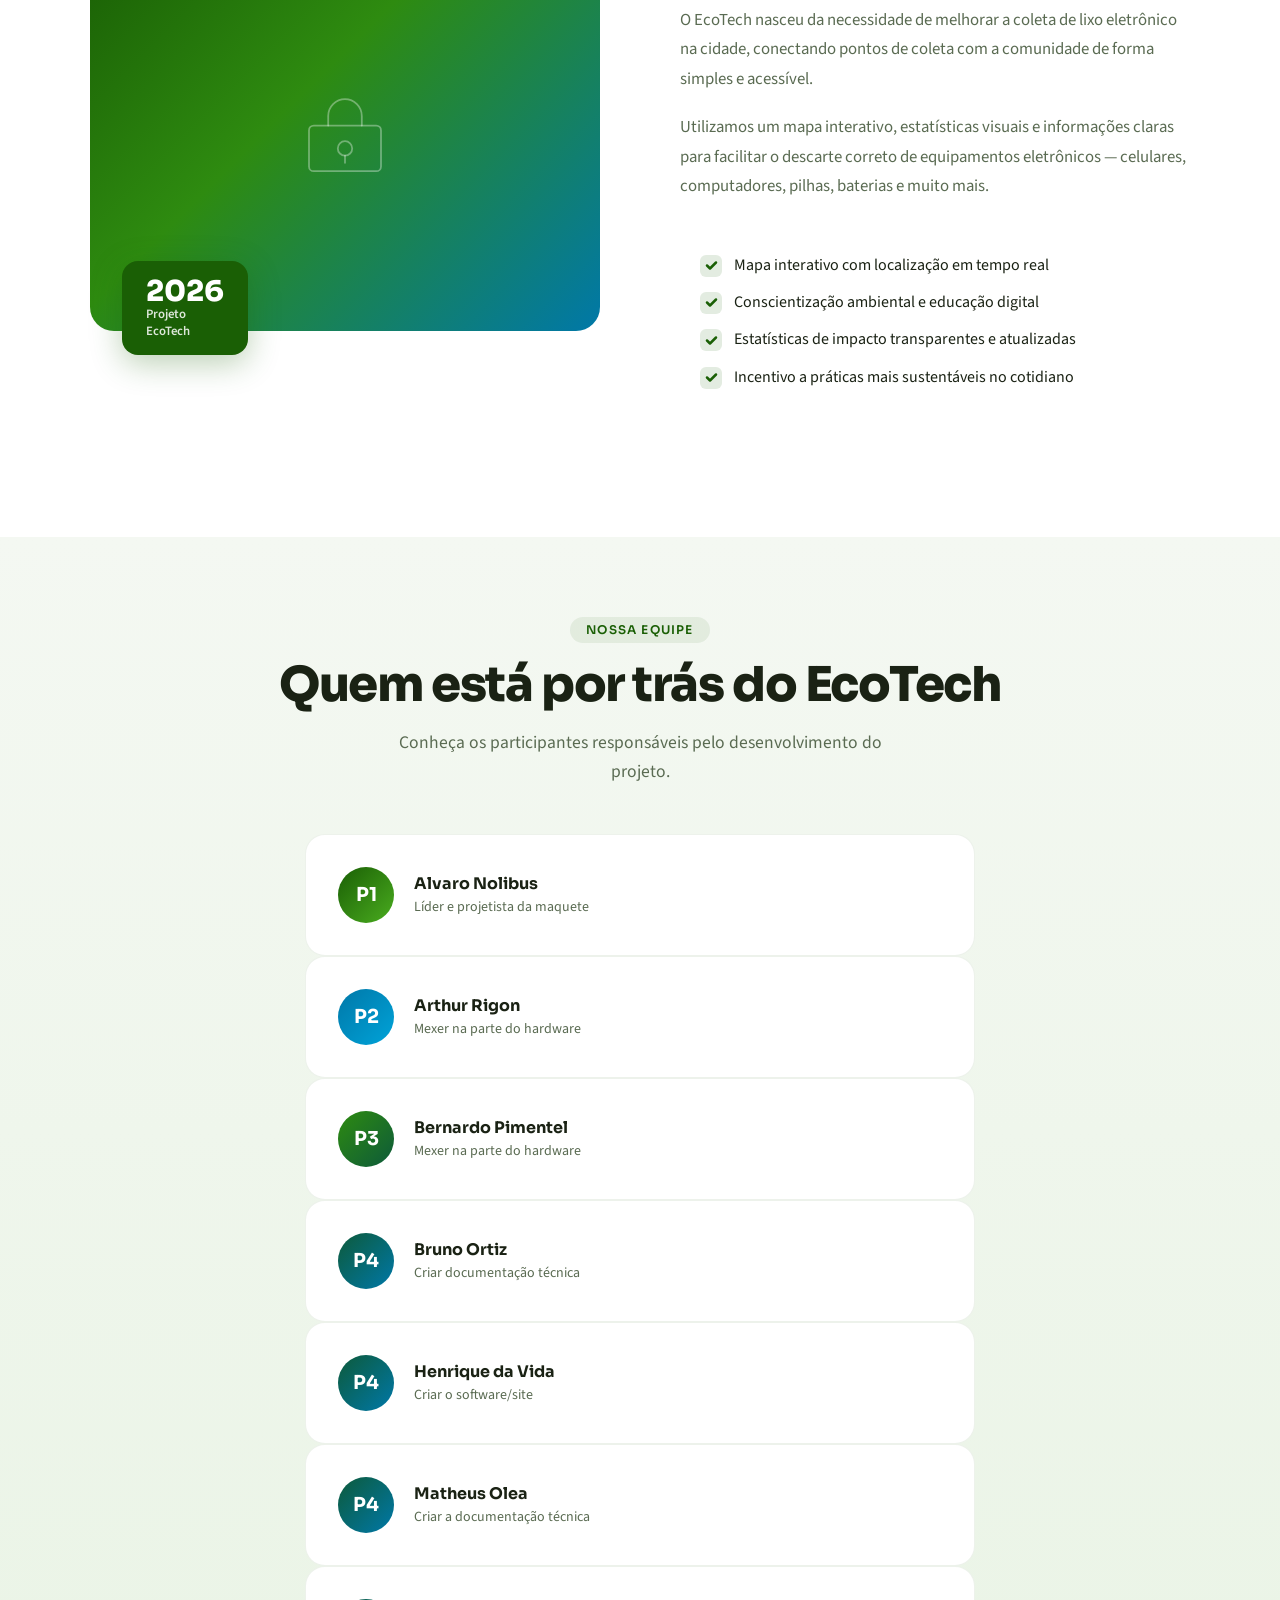
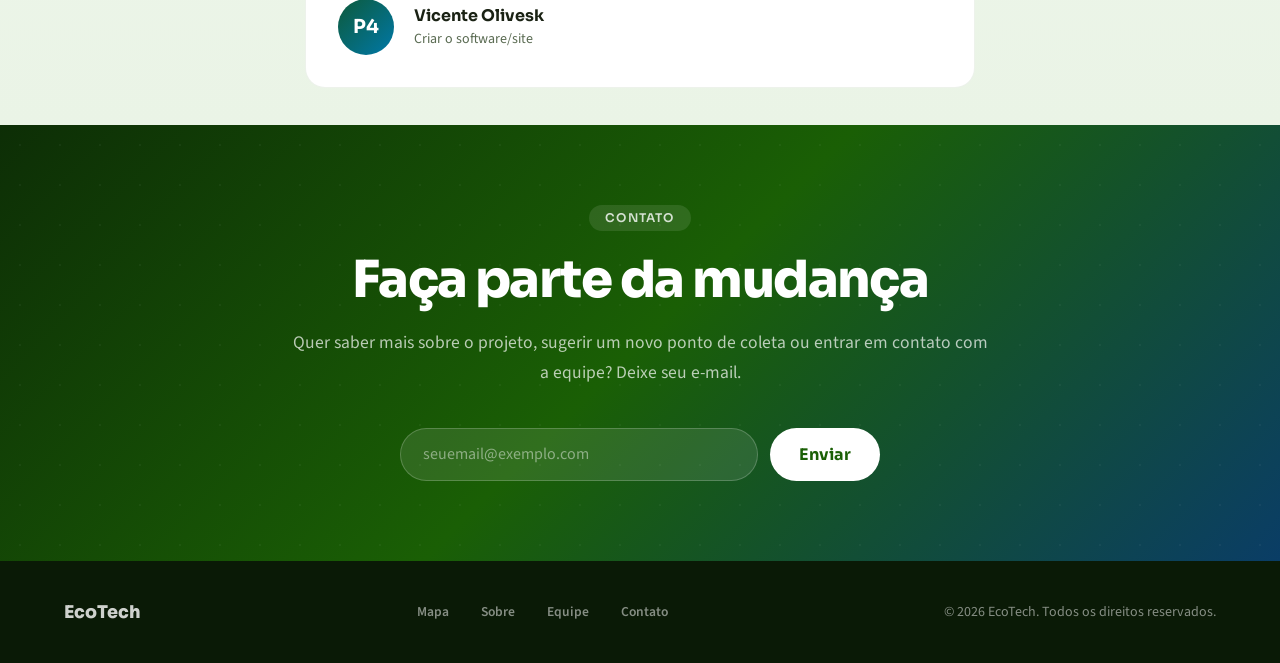
==== commit 639204e0: "Nome dos participantes" ====
--- a/CZn9TXf_Wm.html
+++ b/CZn9TXf_Wm.html
@@ -687,47 +687,47 @@
     <div class="team-card reveal visible" style="">
       <div class="team-avatar av1">P1</div>
       <div style="">
-        <div class="team-name" style="">Nome do Participante 1</div>
-        <div class="team-role" style="">Função ou descrição do papel no projeto</div>
+        <div class="team-name" style="">Alvaro Nolibus</div>
+        <div class="team-role" style="">Líder e projetista da maquete</div>
       </div>
     </div>
     <div class="team-card reveal reveal-delay-1 visible" style="">
       <div class="team-avatar av2">P2</div>
       <div>
-        <div class="team-name" style="">Nome do Participante 2</div>
-        <div class="team-role" style="">Função ou descrição do papel no projeto</div>
+        <div class="team-name" style="">Arthur Rigon</div>
+        <div class="team-role" style="">Mexer na parte do hardware</div>
       </div>
     </div>
     <div class="team-card reveal reveal-delay-2 visible" style="">
       <div class="team-avatar av3" style="">P3</div>
       <div style="">
-        <div class="team-name" style="">Nome do Participante 3</div>
-        <div class="team-role" style="">Função ou descrição do papel no projeto</div>
+        <div class="team-name" style="">Bernardo Pimentel</div>
+        <div class="team-role" style="">Mexer na parte do hardware</div>
       </div>
     </div>
     <div class="team-card reveal reveal-delay-3 visible" style="">
       <div class="team-avatar av4" style="">P4</div>
       <div style="">
-        <div class="team-name" style="">Nome do Participante 4</div>
-        <div class="team-role" style="">Função ou descrição do papel no projeto</div>
+        <div class="team-name" style="">Bruno Ortiz</div>
+        <div class="team-role" style="">Criar documentação técnica</div>
       </div>
     </div><div class="team-card reveal reveal-delay-3 visible" style="" data-htmlpub-settled="1">
       <div class="team-avatar av4">P4</div>
       <div style="">
-        <div class="team-name" style="">Nome do Participante 5</div>
-        <div class="team-role" style="">Função ou descrição do papel no projeto</div>
+        <div class="team-name" style="">Henrique da Vida</div>
+        <div class="team-role" style="">Criar o software/site</div>
       </div>
     </div><div class="team-card reveal reveal-delay-3 visible" style="" data-htmlpub-settled="1">
       <div class="team-avatar av4" style="">P4</div>
       <div style="">
-        <div class="team-name" style="">Nome do Participante 6</div>
-        <div class="team-role" style="">Função ou descrição do papel no projeto</div>
+        <div class="team-name" style="">Matheus Olea</div>
+        <div class="team-role" style="">Criar a documentação técnica</div>
       </div>
     </div><div class="team-card reveal reveal-delay-3 visible" style="" data-htmlpub-settled="1">
       <div class="team-avatar av4" style="">P4</div>
       <div style="">
-        <div class="team-name" style="">Nome do Participante 7</div>
-        <div class="team-role" style="">Função ou descrição do papel no projeto</div>
+        <div class="team-name" style="">Vicente Olivesk</div>
+        <div class="team-role" style="">Criar o software/site</div>
       </div>
     </div>
   </div>
@@ -789,4 +789,4 @@
 </script>
 
 
-</body></html>+</body></html>
